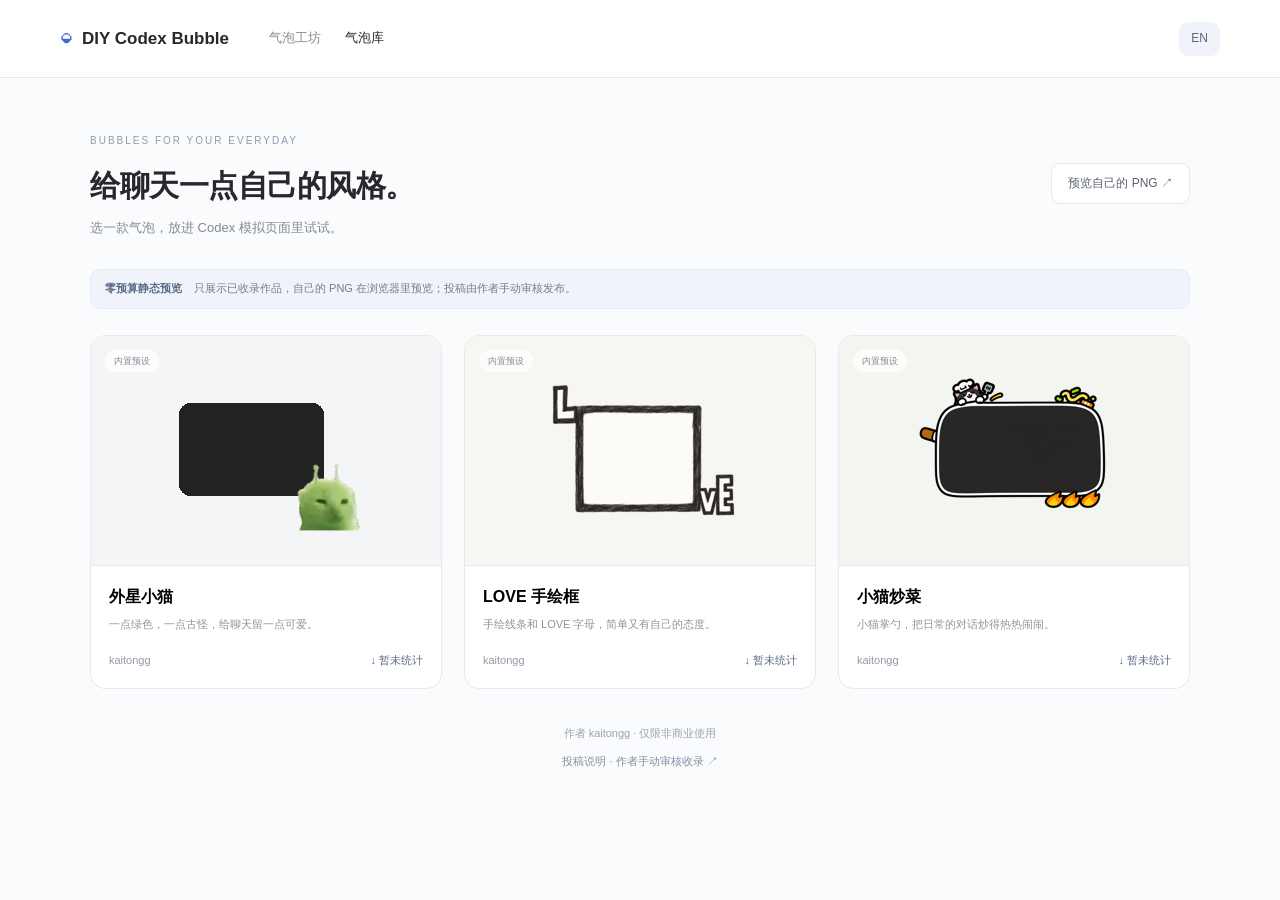
==== index.html @ 726b1868 "Publish curated bubble gallery" ====
<!doctype html><html lang="zh-CN"><meta charset="utf-8"><meta name="viewport" content="width=device-width,initial-scale=1"><title>气泡库 · DIY Codex Bubble</title><link rel="stylesheet" href="./gallery.css"><link rel="stylesheet" href="./codex-preview.css"><body data-mode="static">
<header class="gallery-header"><a class="gallery-brand" href="https://github.com/kaitongg-bit/DIYcodex-bubble">◒ <strong>DIY Codex Bubble</strong></a><nav><a href="https://github.com/kaitongg-bit/DIYcodex-bubble">气泡工坊</a><span>气泡库</span></nav><button id="language" class="language-button">EN</button></header>
<main class="gallery-main"><section class="gallery-intro"><div><small>BUBBLES FOR YOUR EVERYDAY</small><h1>给聊天一点自己的风格。</h1><p>选一款气泡，放进 Codex 模拟页面里试试。</p></div><button id="upload" class="upload-button">预览自己的 PNG ↗</button></section><div class="gallery-notice"><span>本机社区原型</span><p>当前展示内置作品与本机下载次数；公共投稿、审核和全站统计尚未上线。</p></div><div id="cards" class="preset-grid"></div><p class="gallery-license">作者 kaitongg · 仅限非商业使用</p><p class="gallery-submission"><a href="https://github.com/kaitongg-bit/DIYcodex-bubble/blob/main/COMMUNITY.md#手动投稿" target="_blank" rel="noopener">投稿说明 · 作者手动审核收录 ↗</a></p></main>
<dialog id="detail" class="detail-dialog"><div class="detail-top"><div><span id="detailKind" class="detail-kind"></span><h2 id="detailName"></h2><p id="detailMeta"></p></div><button id="closeDetail" class="close-detail" aria-label="关闭预览">×</button></div><div id="desktopPreview"></div><div class="detail-bottom"><p id="detailDescription"></p><div><span id="detailDownloads" class="download-count"></span><button id="downloadConfig" class="secondary-button">下载设置</button><button id="download" class="download-button">下载 PNG ↓</button></div></div><small id="downloadHint" class="detail-hint">下载次数按成功的本机下载请求计，不是独立用户数。</small></dialog>
<input id="pngInput" type="file" accept="image/png" hidden><div id="galleryToast" class="gallery-toast" role="status" hidden></div><script type="module" src="./gallery.js"></script></body></html>
---- gallery.css ----
:root{--gallery-ink:#26282b;--gallery-muted:#858a93;--gallery-line:#e7e9ef;--gallery-blue:#4266db}*{box-sizing:border-box}body{margin:0;background:#fafbfc;color:var(--gallery-ink);font:14px/1.6 -apple-system,BlinkMacSystemFont,"Segoe UI",sans-serif}a{color:inherit;text-decoration:none}button,input{font:inherit}button{cursor:pointer;border:0;border-radius:9px}button:disabled{opacity:.5;cursor:wait}.gallery-header{height:78px;border-bottom:1px solid var(--gallery-line);background:#fff;display:flex;align-items:center;gap:40px;padding:0 max(30px,calc((100vw - 1160px)/2))}.gallery-brand{display:flex;gap:10px;align-items:center;font-size:23px;color:#4366d9}.gallery-brand strong{color:var(--gallery-ink);font-size:17px;font-weight:600}.gallery-header nav{display:flex;gap:24px;color:var(--gallery-muted);font-size:13px}.gallery-header nav span{color:var(--gallery-ink)}.language-button{margin-left:auto;background:#f0f3fa;color:#526785;height:34px;padding:0 12px;font-size:12px}.gallery-main{max-width:1160px;margin:0 auto;padding:50px 30px}.gallery-intro{display:flex;align-items:center;justify-content:space-between;gap:20px;margin-bottom:30px}.gallery-intro small{font-size:10px;letter-spacing:2px;color:#929bac}.gallery-intro h1{font-size:30px;letter-spacing:-.5px;font-weight:600;margin:12px 0 8px}.gallery-intro p{color:var(--gallery-muted);margin:0;font-size:13px}.upload-button{background:#fff;border:1px solid var(--gallery-line);padding:10px 16px;font-size:12px;color:#596272}.gallery-notice{display:flex;align-items:center;gap:12px;background:#f0f3f9;border:1px solid #e5eaf4;border-radius:10px;padding:10px 14px;color:#717d92;font-size:11px;margin-bottom:26px}.gallery-notice span{white-space:nowrap;color:#5a6b88;font-weight:600}.gallery-notice p{margin:0}.preset-grid{display:grid;grid-template-columns:repeat(3,minmax(0,1fr));gap:22px}.preset-card{padding:0;display:block;text-align:left;overflow:hidden;border:1px solid var(--gallery-line);border-radius:15px;background:#fff;transition:transform .15s,box-shadow .15s}.preset-card:hover{transform:translateY(-3px);box-shadow:0 12px 30px #2d38410b}.preset-card-art{height:230px;background:#f4f5f6;display:flex;align-items:center;justify-content:center;padding:25px;border-bottom:1px solid var(--gallery-line);position:relative}.preset-card:nth-child(2) .preset-card-art{background:#f7f6f2}.preset-card:nth-child(3) .preset-card-art{background:#f3f5f0}.preset-card img{max-width:100%;max-height:170px;object-fit:contain}.preset-label{position:absolute;left:14px;top:14px;font-size:9px;background:#ffffffbb;color:#848b96;padding:3px 8px;border:1px solid #fff;border-radius:20px}.preset-card-info{padding:18px}.preset-card-info h2{font-size:16px;font-weight:600;margin:0 0 7px}.preset-card-info p{font-size:11px;color:#8c93a0;margin:0}.preset-card-meta{margin-top:18px;display:flex;justify-content:space-between;align-items:center;font-size:11px;color:#939aa7}.preset-card-meta .count{color:#5f6c84}.gallery-license{color:#9ca3ae;font-size:11px;text-align:center;margin-top:36px}.detail-dialog{padding:24px;border:1px solid var(--gallery-line);border-radius:19px;width:min(1200px,96vw);max-width:96vw;max-height:95vh;overflow:auto;box-shadow:0 25px 80px #0003;color:var(--gallery-ink);background:#fcfcfd}.detail-dialog::backdrop{background:#27304366;backdrop-filter:blur(4px)}.detail-top{display:flex;justify-content:space-between;align-items:center;margin-bottom:17px;gap:15px}.detail-kind{font-size:9px;color:#8692a8;letter-spacing:1px}.detail-top h2{font-size:22px;font-weight:600;margin:3px 0}.detail-top p{font-size:11px;color:#8b93a1;margin:0}.close-detail{background:#edf0f5;color:#808796;font-size:24px;line-height:1;width:30px;height:30px}.detail-bottom{display:flex;justify-content:space-between;align-items:center;gap:20px;padding-top:20px}.detail-bottom>p{font-size:12px;color:#7b8493;margin:0;max-width:400px}.detail-bottom>div{display:flex;align-items:center;gap:10px;flex-wrap:wrap;justify-content:flex-end}.download-count{font-size:12px;color:#7c8798;margin-right:8px}.download-button{background:var(--gallery-blue);color:#fff;padding:10px 19px;font-size:12px}.secondary-button{background:#eef1f7;color:#647084;padding:10px 14px;font-size:12px}.detail-hint{display:block;text-align:right;color:#a2a8b4;font-size:10px;margin-top:12px}.gallery-toast{position:fixed;bottom:24px;left:50%;transform:translateX(-50%);padding:11px 18px;border-radius:10px;background:#303a50;color:#fff;font-size:12px;z-index:100}.gallery-toast[hidden]{display:none}.detail-dialog .codex-sim{height:640px;max-height:65vh;min-height:440px}@media(max-width:850px){.preset-grid{grid-template-columns:repeat(2,minmax(0,1fr))}.gallery-header{padding:0 22px;gap:22px}.gallery-main{padding:35px 22px}.detail-bottom{align-items:flex-start;flex-direction:column}.detail-bottom>div{justify-content:flex-start}.detail-hint{text-align:left}}@media(max-width:550px){.preset-grid{grid-template-columns:1fr}.gallery-header nav{display:none}.gallery-intro{align-items:flex-start;flex-direction:column}.gallery-intro h1{font-size:25px}.gallery-notice{align-items:flex-start;flex-direction:column;gap:3px}.detail-dialog{padding:14px}.detail-dialog .codex-sim{min-height:490px}.detail-top h2{font-size:19px}.detail-bottom>div{gap:7px}}
.gallery-submission{text-align:center;color:#838fa5;font-size:11px;margin:8px 0}
---- codex-preview.css ----
.codex-sim{--sim-bg:#fff;--sim-side:#f7f7f6;--sim-ink:#292929;--sim-muted:#929291;--sim-line:#e9e9e7;--sim-surface:#fafaf9;display:grid;grid-template-columns:205px minmax(0,1fr);height:690px;max-height:78vh;width:100%;min-height:490px;border:1px solid var(--sim-line);border-radius:14px;overflow:hidden;background:var(--sim-bg);color:var(--sim-ink);font:13px/1.65 -apple-system,BlinkMacSystemFont,"Segoe UI",sans-serif;box-shadow:0 16px 60px #0000000b}.codex-sim.sim-dark{--sim-bg:#202020;--sim-side:#272727;--sim-ink:#e8e8e6;--sim-muted:#999;--sim-line:#373737;--sim-surface:#292929}.codex-sim *{box-sizing:border-box}.codex-sim .sim-sidebar{padding:15px 13px 14px;background:var(--sim-side);display:flex;flex-direction:column;border:0;border-right:1px solid var(--sim-line);min-width:0}.sim-window-controls{height:37px;display:flex;align-items:flex-start;gap:7px;padding:1px 3px}.sim-window-controls i{width:10px;height:10px;border-radius:50%;background:#fb625a}.sim-window-controls i.yellow{background:#f5bf4f}.sim-window-controls i.green{background:#37c96b}.sim-window-icon{margin-left:auto;color:var(--sim-muted);line-height:12px}.sim-brand{font-size:19px;font-weight:600;padding:0 8px;margin-bottom:16px}.sim-nav{display:flex;gap:10px;padding:5px 8px;color:var(--sim-ink)}.sim-icon{width:15px;color:#747474}.sim-section{color:var(--sim-muted);font-size:10px;letter-spacing:.3px;margin:22px 8px 7px}.sim-project{padding:6px 8px;border-radius:6px;background:#88888812;font-size:11px;font-weight:550}.sim-thread{padding:5px 8px 5px 26px;font-size:11px;white-space:nowrap;overflow:hidden;text-overflow:ellipsis;color:#777}.sim-dark .sim-thread{color:#bababa}.sim-account{display:flex;gap:8px;align-items:center;margin-top:auto;font-size:11px;padding:10px 6px 0}.sim-avatar{border-radius:50%;background:#dadbd7;color:#666;display:inline-flex;justify-content:center;align-items:center;width:23px;height:23px}.sim-settings{margin-left:auto;color:var(--sim-muted)}.sim-main{min-width:0;display:flex;flex-direction:column;background:var(--sim-bg)}.sim-toolbar{height:47px;display:flex;align-items:center;border-bottom:1px solid var(--sim-line);padding:0 18px;gap:12px}.sim-crumb{font-size:11px;font-weight:500;white-space:nowrap;overflow:hidden;text-overflow:ellipsis}.sim-badge{margin-left:auto;color:var(--sim-muted);border:1px solid var(--sim-line);padding:1px 7px;font-size:9px;border-radius:20px;white-space:nowrap}.codex-sim .sim-theme{background:transparent;color:var(--sim-muted);padding:3px 7px;border:0;cursor:pointer;font-size:16px}.sim-conversation{flex:1;min-height:0;overflow:auto;padding:26px max(26px,calc((100% - 660px)/2)) 18px;scrollbar-width:thin}.sim-user-turn{margin:0 0 23px}.sim-user-row{display:flex;justify-content:flex-end}.sim-user-bubble{position:relative;isolation:isolate;background:transparent;display:grid;align-content:center;max-width:min(100%,580px);width:fit-content;box-sizing:border-box;white-space:pre-wrap;overflow-wrap:anywhere;line-height:1.7;font-size:13px}.sim-user-bubble:before{content:"";position:absolute;inset:0;z-index:-1;background:var(--sim-art) 0 0/100% 100% no-repeat;border-radius:var(--sim-radius,0px);box-shadow:inset 0 0 0 var(--sim-border-width,0px) var(--sim-border-color,transparent)}.sim-message-tools{text-align:right;color:var(--sim-muted);font-size:9px;margin-top:8px}.sim-reply{margin:0 0 26px;font-size:12px;line-height:1.9}.sim-reply p{margin:0 0 8px}.sim-points{padding-left:20px;margin:8px 0}.sim-code{padding:10px 14px;border:1px solid var(--sim-line);background:var(--sim-surface);border-radius:8px;font:10px/1.7 ui-monospace,SFMono-Regular,monospace}.sim-reply-actions{color:var(--sim-muted);font-size:11px;margin-top:8px}.sim-composer-wrap{padding:0 max(20px,calc((100% - 700px)/2)) 10px;background:var(--sim-bg)}.sim-composer{border:1px solid var(--sim-line);border-radius:14px;background:var(--sim-bg);box-shadow:0 2px 12px #00000006;padding:10px 13px}.codex-sim .sim-input{display:block;width:100%;padding:0;resize:none;border:0;outline:0;box-shadow:none;background:transparent;color:var(--sim-ink);font:inherit;font-size:12px;line-height:1.6;min-height:38px}.sim-input::placeholder{color:var(--sim-muted)}.sim-composer-tools{display:flex;align-items:center;gap:10px;color:var(--sim-muted);margin-top:3px;font-size:10px}.sim-composer-left{font-size:16px;margin-right:auto}.codex-sim .sim-send{background:var(--sim-ink);color:var(--sim-bg);border-radius:50%;border:0;width:24px;height:24px;padding:0;cursor:pointer;font-size:15px}.sim-environment{color:var(--sim-muted);font:9px/1.6 ui-monospace,monospace;padding:6px 4px 0}.codex-sim button:hover{filter:brightness(.93)}@media(max-width:750px){.codex-sim{grid-template-columns:150px minmax(0,1fr)}.sim-sidebar{padding:12px 8px!important}.sim-thread{padding-left:15px}.sim-conversation{padding:22px 18px}.sim-composer-wrap{padding:0 14px 10px}.sim-nav{font-size:11px}}@media(max-width:520px){.codex-sim{grid-template-columns:1fr;height:620px}.codex-sim .sim-sidebar{display:none}.sim-conversation{padding:20px 14px}.sim-user-bubble{font-size:12px}.sim-crumb{max-width:140px}}
.codex-sim .sim-main{min-height:0;overflow:hidden}.sim-toolbar,.sim-composer-wrap{flex-shrink:0}.codex-sim .sim-input{height:44px;min-height:44px;max-height:44px;margin:0}.sim-composer{margin:0}.sim-composer-wrap{padding-bottom:8px}
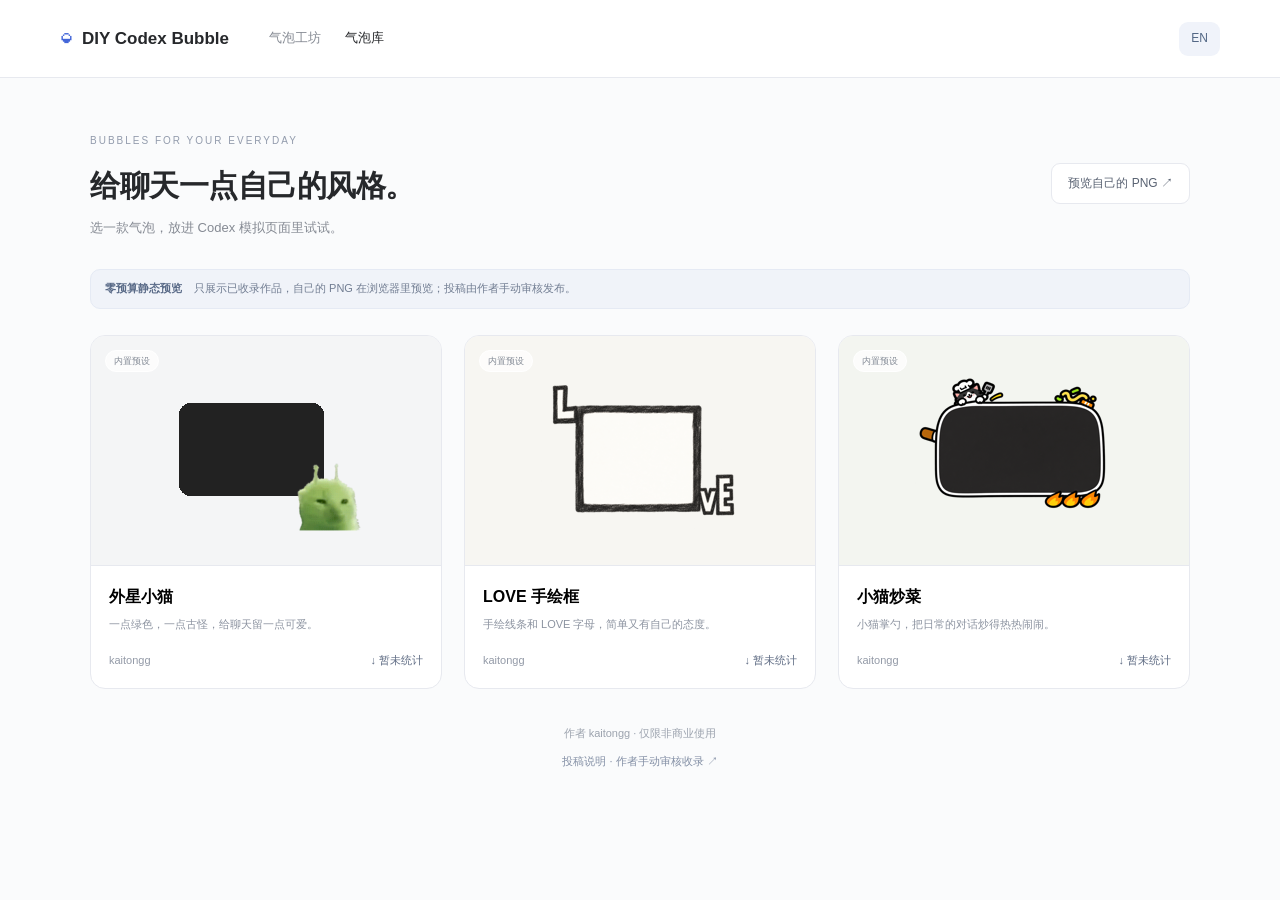
==== commit 02918d9e: "Fit preview to compact windows" ====
--- a/index.html
+++ b/index.html
@@ -1,5 +1,5 @@
 <!doctype html><html lang="zh-CN"><meta charset="utf-8"><meta name="viewport" content="width=device-width,initial-scale=1"><title>气泡库 · DIY Codex Bubble</title><link rel="stylesheet" href="./gallery.css"><link rel="stylesheet" href="./codex-preview.css"><body data-mode="static">
 <header class="gallery-header"><a class="gallery-brand" href="https://github.com/kaitongg-bit/DIYcodex-bubble">◒ <strong>DIY Codex Bubble</strong></a><nav><a href="https://github.com/kaitongg-bit/DIYcodex-bubble">气泡工坊</a><span>气泡库</span></nav><button id="language" class="language-button">EN</button></header>
-<main class="gallery-main"><section class="gallery-intro"><div><small>BUBBLES FOR YOUR EVERYDAY</small><h1>给聊天一点自己的风格。</h1><p>选一款气泡，放进 Codex 模拟页面里试试。</p></div><button id="upload" class="upload-button">预览自己的 PNG ↗</button></section><div class="gallery-notice"><span>本机社区原型</span><p>当前展示内置作品与本机下载次数；公共投稿、审核和全站统计尚未上线。</p></div><div id="cards" class="preset-grid"></div><p class="gallery-license">作者 kaitongg · 仅限非商业使用</p><p class="gallery-submission"><a href="https://github.com/kaitongg-bit/DIYcodex-bubble/blob/main/COMMUNITY.md#手动投稿" target="_blank" rel="noopener">投稿说明 · 作者手动审核收录 ↗</a></p></main>
+<main class="gallery-main"><section class="gallery-intro"><div><small>BUBBLES FOR YOUR EVERYDAY</small><h1>给聊天一点自己的风格。</h1><p>选一款气泡，放进 Codex 模拟页面里试试。</p></div><button id="upload" class="upload-button">预览自己的 PNG ↗</button></section><div class="gallery-notice"><span>本机社区原型</span><p>当前展示内置作品与本机下载次数；公开作品库另由作者手动审核发布。</p></div><div id="cards" class="preset-grid"></div><p class="gallery-license">作者 kaitongg · 仅限非商业使用</p><p class="gallery-submission"><a href="https://github.com/kaitongg-bit/DIYcodex-bubble/blob/main/COMMUNITY.md#手动投稿" target="_blank" rel="noopener">投稿说明 · 作者手动审核收录 ↗</a></p></main>
 <dialog id="detail" class="detail-dialog"><div class="detail-top"><div><span id="detailKind" class="detail-kind"></span><h2 id="detailName"></h2><p id="detailMeta"></p></div><button id="closeDetail" class="close-detail" aria-label="关闭预览">×</button></div><div id="desktopPreview"></div><div class="detail-bottom"><p id="detailDescription"></p><div><span id="detailDownloads" class="download-count"></span><button id="downloadConfig" class="secondary-button">下载设置</button><button id="download" class="download-button">下载 PNG ↓</button></div></div><small id="downloadHint" class="detail-hint">下载次数按成功的本机下载请求计，不是独立用户数。</small></dialog>
 <input id="pngInput" type="file" accept="image/png" hidden><div id="galleryToast" class="gallery-toast" role="status" hidden></div><script type="module" src="./gallery.js"></script></body></html>
--- a/gallery.css
+++ b/gallery.css
@@ -1,2 +1,4 @@
 :root{--gallery-ink:#26282b;--gallery-muted:#858a93;--gallery-line:#e7e9ef;--gallery-blue:#4266db}*{box-sizing:border-box}body{margin:0;background:#fafbfc;color:var(--gallery-ink);font:14px/1.6 -apple-system,BlinkMacSystemFont,"Segoe UI",sans-serif}a{color:inherit;text-decoration:none}button,input{font:inherit}button{cursor:pointer;border:0;border-radius:9px}button:disabled{opacity:.5;cursor:wait}.gallery-header{height:78px;border-bottom:1px solid var(--gallery-line);background:#fff;display:flex;align-items:center;gap:40px;padding:0 max(30px,calc((100vw - 1160px)/2))}.gallery-brand{display:flex;gap:10px;align-items:center;font-size:23px;color:#4366d9}.gallery-brand strong{color:var(--gallery-ink);font-size:17px;font-weight:600}.gallery-header nav{display:flex;gap:24px;color:var(--gallery-muted);font-size:13px}.gallery-header nav span{color:var(--gallery-ink)}.language-button{margin-left:auto;background:#f0f3fa;color:#526785;height:34px;padding:0 12px;font-size:12px}.gallery-main{max-width:1160px;margin:0 auto;padding:50px 30px}.gallery-intro{display:flex;align-items:center;justify-content:space-between;gap:20px;margin-bottom:30px}.gallery-intro small{font-size:10px;letter-spacing:2px;color:#929bac}.gallery-intro h1{font-size:30px;letter-spacing:-.5px;font-weight:600;margin:12px 0 8px}.gallery-intro p{color:var(--gallery-muted);margin:0;font-size:13px}.upload-button{background:#fff;border:1px solid var(--gallery-line);padding:10px 16px;font-size:12px;color:#596272}.gallery-notice{display:flex;align-items:center;gap:12px;background:#f0f3f9;border:1px solid #e5eaf4;border-radius:10px;padding:10px 14px;color:#717d92;font-size:11px;margin-bottom:26px}.gallery-notice span{white-space:nowrap;color:#5a6b88;font-weight:600}.gallery-notice p{margin:0}.preset-grid{display:grid;grid-template-columns:repeat(3,minmax(0,1fr));gap:22px}.preset-card{padding:0;display:block;text-align:left;overflow:hidden;border:1px solid var(--gallery-line);border-radius:15px;background:#fff;transition:transform .15s,box-shadow .15s}.preset-card:hover{transform:translateY(-3px);box-shadow:0 12px 30px #2d38410b}.preset-card-art{height:230px;background:#f4f5f6;display:flex;align-items:center;justify-content:center;padding:25px;border-bottom:1px solid var(--gallery-line);position:relative}.preset-card:nth-child(2) .preset-card-art{background:#f7f6f2}.preset-card:nth-child(3) .preset-card-art{background:#f3f5f0}.preset-card img{max-width:100%;max-height:170px;object-fit:contain}.preset-label{position:absolute;left:14px;top:14px;font-size:9px;background:#ffffffbb;color:#848b96;padding:3px 8px;border:1px solid #fff;border-radius:20px}.preset-card-info{padding:18px}.preset-card-info h2{font-size:16px;font-weight:600;margin:0 0 7px}.preset-card-info p{font-size:11px;color:#8c93a0;margin:0}.preset-card-meta{margin-top:18px;display:flex;justify-content:space-between;align-items:center;font-size:11px;color:#939aa7}.preset-card-meta .count{color:#5f6c84}.gallery-license{color:#9ca3ae;font-size:11px;text-align:center;margin-top:36px}.detail-dialog{padding:24px;border:1px solid var(--gallery-line);border-radius:19px;width:min(1200px,96vw);max-width:96vw;max-height:95vh;overflow:auto;box-shadow:0 25px 80px #0003;color:var(--gallery-ink);background:#fcfcfd}.detail-dialog::backdrop{background:#27304366;backdrop-filter:blur(4px)}.detail-top{display:flex;justify-content:space-between;align-items:center;margin-bottom:17px;gap:15px}.detail-kind{font-size:9px;color:#8692a8;letter-spacing:1px}.detail-top h2{font-size:22px;font-weight:600;margin:3px 0}.detail-top p{font-size:11px;color:#8b93a1;margin:0}.close-detail{background:#edf0f5;color:#808796;font-size:24px;line-height:1;width:30px;height:30px}.detail-bottom{display:flex;justify-content:space-between;align-items:center;gap:20px;padding-top:20px}.detail-bottom>p{font-size:12px;color:#7b8493;margin:0;max-width:400px}.detail-bottom>div{display:flex;align-items:center;gap:10px;flex-wrap:wrap;justify-content:flex-end}.download-count{font-size:12px;color:#7c8798;margin-right:8px}.download-button{background:var(--gallery-blue);color:#fff;padding:10px 19px;font-size:12px}.secondary-button{background:#eef1f7;color:#647084;padding:10px 14px;font-size:12px}.detail-hint{display:block;text-align:right;color:#a2a8b4;font-size:10px;margin-top:12px}.gallery-toast{position:fixed;bottom:24px;left:50%;transform:translateX(-50%);padding:11px 18px;border-radius:10px;background:#303a50;color:#fff;font-size:12px;z-index:100}.gallery-toast[hidden]{display:none}.detail-dialog .codex-sim{height:640px;max-height:65vh;min-height:440px}@media(max-width:850px){.preset-grid{grid-template-columns:repeat(2,minmax(0,1fr))}.gallery-header{padding:0 22px;gap:22px}.gallery-main{padding:35px 22px}.detail-bottom{align-items:flex-start;flex-direction:column}.detail-bottom>div{justify-content:flex-start}.detail-hint{text-align:left}}@media(max-width:550px){.preset-grid{grid-template-columns:1fr}.gallery-header nav{display:none}.gallery-intro{align-items:flex-start;flex-direction:column}.gallery-intro h1{font-size:25px}.gallery-notice{align-items:flex-start;flex-direction:column;gap:3px}.detail-dialog{padding:14px}.detail-dialog .codex-sim{min-height:490px}.detail-top h2{font-size:19px}.detail-bottom>div{gap:7px}}
 .gallery-submission{text-align:center;color:#838fa5;font-size:11px;margin:8px 0}
+
+[hidden]{display:none!important}
--- a/codex-preview.css
+++ b/codex-preview.css
@@ -1,2 +1,4 @@
 .codex-sim{--sim-bg:#fff;--sim-side:#f7f7f6;--sim-ink:#292929;--sim-muted:#929291;--sim-line:#e9e9e7;--sim-surface:#fafaf9;display:grid;grid-template-columns:205px minmax(0,1fr);height:690px;max-height:78vh;width:100%;min-height:490px;border:1px solid var(--sim-line);border-radius:14px;overflow:hidden;background:var(--sim-bg);color:var(--sim-ink);font:13px/1.65 -apple-system,BlinkMacSystemFont,"Segoe UI",sans-serif;box-shadow:0 16px 60px #0000000b}.codex-sim.sim-dark{--sim-bg:#202020;--sim-side:#272727;--sim-ink:#e8e8e6;--sim-muted:#999;--sim-line:#373737;--sim-surface:#292929}.codex-sim *{box-sizing:border-box}.codex-sim .sim-sidebar{padding:15px 13px 14px;background:var(--sim-side);display:flex;flex-direction:column;border:0;border-right:1px solid var(--sim-line);min-width:0}.sim-window-controls{height:37px;display:flex;align-items:flex-start;gap:7px;padding:1px 3px}.sim-window-controls i{width:10px;height:10px;border-radius:50%;background:#fb625a}.sim-window-controls i.yellow{background:#f5bf4f}.sim-window-controls i.green{background:#37c96b}.sim-window-icon{margin-left:auto;color:var(--sim-muted);line-height:12px}.sim-brand{font-size:19px;font-weight:600;padding:0 8px;margin-bottom:16px}.sim-nav{display:flex;gap:10px;padding:5px 8px;color:var(--sim-ink)}.sim-icon{width:15px;color:#747474}.sim-section{color:var(--sim-muted);font-size:10px;letter-spacing:.3px;margin:22px 8px 7px}.sim-project{padding:6px 8px;border-radius:6px;background:#88888812;font-size:11px;font-weight:550}.sim-thread{padding:5px 8px 5px 26px;font-size:11px;white-space:nowrap;overflow:hidden;text-overflow:ellipsis;color:#777}.sim-dark .sim-thread{color:#bababa}.sim-account{display:flex;gap:8px;align-items:center;margin-top:auto;font-size:11px;padding:10px 6px 0}.sim-avatar{border-radius:50%;background:#dadbd7;color:#666;display:inline-flex;justify-content:center;align-items:center;width:23px;height:23px}.sim-settings{margin-left:auto;color:var(--sim-muted)}.sim-main{min-width:0;display:flex;flex-direction:column;background:var(--sim-bg)}.sim-toolbar{height:47px;display:flex;align-items:center;border-bottom:1px solid var(--sim-line);padding:0 18px;gap:12px}.sim-crumb{font-size:11px;font-weight:500;white-space:nowrap;overflow:hidden;text-overflow:ellipsis}.sim-badge{margin-left:auto;color:var(--sim-muted);border:1px solid var(--sim-line);padding:1px 7px;font-size:9px;border-radius:20px;white-space:nowrap}.codex-sim .sim-theme{background:transparent;color:var(--sim-muted);padding:3px 7px;border:0;cursor:pointer;font-size:16px}.sim-conversation{flex:1;min-height:0;overflow:auto;padding:26px max(26px,calc((100% - 660px)/2)) 18px;scrollbar-width:thin}.sim-user-turn{margin:0 0 23px}.sim-user-row{display:flex;justify-content:flex-end}.sim-user-bubble{position:relative;isolation:isolate;background:transparent;display:grid;align-content:center;max-width:min(100%,580px);width:fit-content;box-sizing:border-box;white-space:pre-wrap;overflow-wrap:anywhere;line-height:1.7;font-size:13px}.sim-user-bubble:before{content:"";position:absolute;inset:0;z-index:-1;background:var(--sim-art) 0 0/100% 100% no-repeat;border-radius:var(--sim-radius,0px);box-shadow:inset 0 0 0 var(--sim-border-width,0px) var(--sim-border-color,transparent)}.sim-message-tools{text-align:right;color:var(--sim-muted);font-size:9px;margin-top:8px}.sim-reply{margin:0 0 26px;font-size:12px;line-height:1.9}.sim-reply p{margin:0 0 8px}.sim-points{padding-left:20px;margin:8px 0}.sim-code{padding:10px 14px;border:1px solid var(--sim-line);background:var(--sim-surface);border-radius:8px;font:10px/1.7 ui-monospace,SFMono-Regular,monospace}.sim-reply-actions{color:var(--sim-muted);font-size:11px;margin-top:8px}.sim-composer-wrap{padding:0 max(20px,calc((100% - 700px)/2)) 10px;background:var(--sim-bg)}.sim-composer{border:1px solid var(--sim-line);border-radius:14px;background:var(--sim-bg);box-shadow:0 2px 12px #00000006;padding:10px 13px}.codex-sim .sim-input{display:block;width:100%;padding:0;resize:none;border:0;outline:0;box-shadow:none;background:transparent;color:var(--sim-ink);font:inherit;font-size:12px;line-height:1.6;min-height:38px}.sim-input::placeholder{color:var(--sim-muted)}.sim-composer-tools{display:flex;align-items:center;gap:10px;color:var(--sim-muted);margin-top:3px;font-size:10px}.sim-composer-left{font-size:16px;margin-right:auto}.codex-sim .sim-send{background:var(--sim-ink);color:var(--sim-bg);border-radius:50%;border:0;width:24px;height:24px;padding:0;cursor:pointer;font-size:15px}.sim-environment{color:var(--sim-muted);font:9px/1.6 ui-monospace,monospace;padding:6px 4px 0}.codex-sim button:hover{filter:brightness(.93)}@media(max-width:750px){.codex-sim{grid-template-columns:150px minmax(0,1fr)}.sim-sidebar{padding:12px 8px!important}.sim-thread{padding-left:15px}.sim-conversation{padding:22px 18px}.sim-composer-wrap{padding:0 14px 10px}.sim-nav{font-size:11px}}@media(max-width:520px){.codex-sim{grid-template-columns:1fr;height:620px}.codex-sim .sim-sidebar{display:none}.sim-conversation{padding:20px 14px}.sim-user-bubble{font-size:12px}.sim-crumb{max-width:140px}}
 .codex-sim .sim-main{min-height:0;overflow:hidden}.sim-toolbar,.sim-composer-wrap{flex-shrink:0}.codex-sim .sim-input{height:44px;min-height:44px;max-height:44px;margin:0}.sim-composer{margin:0}.sim-composer-wrap{padding-bottom:8px}
+
+.codex-sim{grid-template-rows:minmax(0,1fr)}.codex-sim .sim-sidebar{min-height:0;overflow:auto}
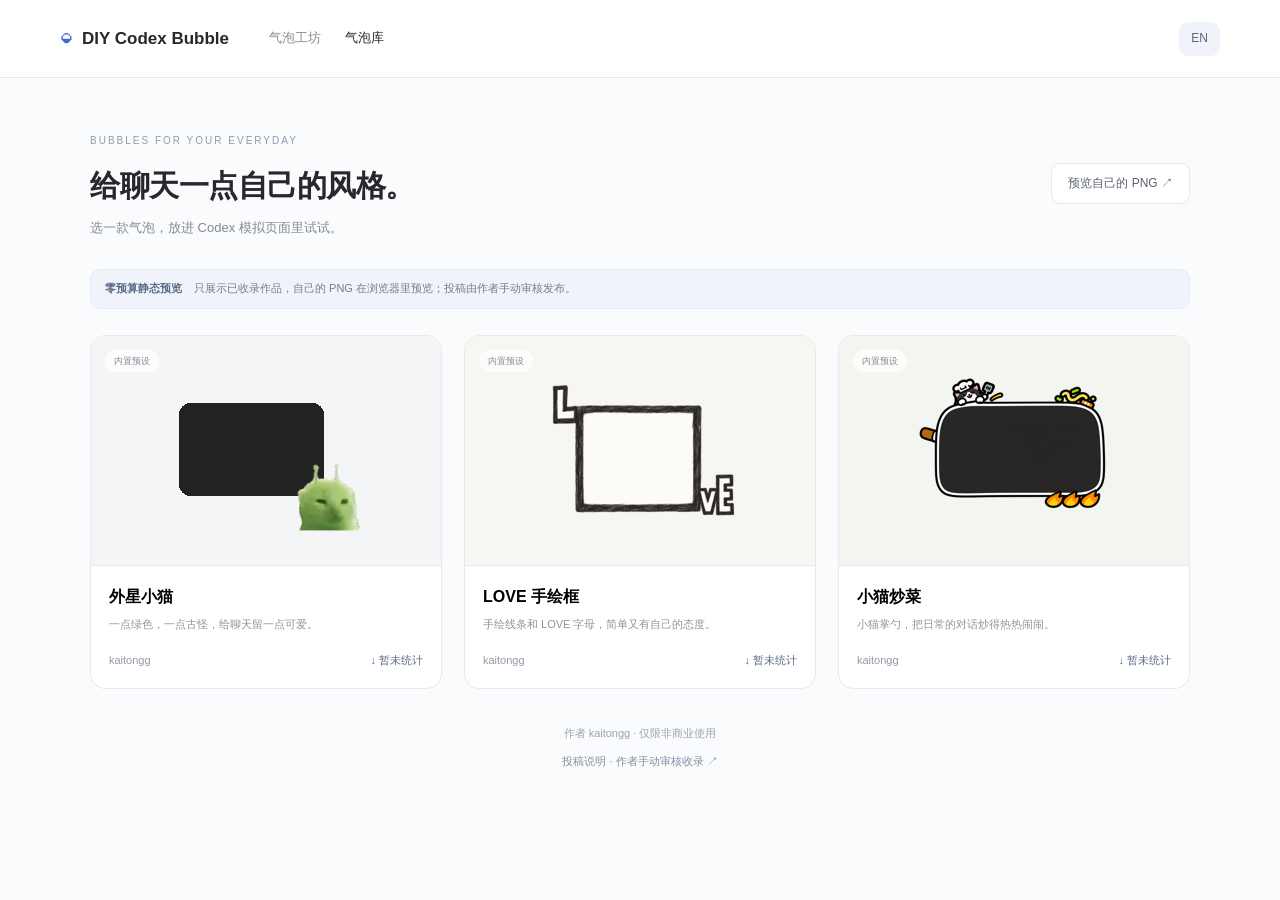
==== commit 54a6eaba: "Version stylesheet URLs for reliable updates" ====
--- a/index.html
+++ b/index.html
@@ -1,4 +1,4 @@
-<!doctype html><html lang="zh-CN"><meta charset="utf-8"><meta name="viewport" content="width=device-width,initial-scale=1"><title>气泡库 · DIY Codex Bubble</title><link rel="stylesheet" href="./gallery.css"><link rel="stylesheet" href="./codex-preview.css"><body data-mode="static">
+<!doctype html><html lang="zh-CN"><meta charset="utf-8"><meta name="viewport" content="width=device-width,initial-scale=1"><title>气泡库 · DIY Codex Bubble</title><link rel="stylesheet" href="./gallery.css?v=ad09867055a9"><link rel="stylesheet" href="./codex-preview.css?v=f2cdcd2da22e"><body data-mode="static">
 <header class="gallery-header"><a class="gallery-brand" href="https://github.com/kaitongg-bit/DIYcodex-bubble">◒ <strong>DIY Codex Bubble</strong></a><nav><a href="https://github.com/kaitongg-bit/DIYcodex-bubble">气泡工坊</a><span>气泡库</span></nav><button id="language" class="language-button">EN</button></header>
 <main class="gallery-main"><section class="gallery-intro"><div><small>BUBBLES FOR YOUR EVERYDAY</small><h1>给聊天一点自己的风格。</h1><p>选一款气泡，放进 Codex 模拟页面里试试。</p></div><button id="upload" class="upload-button">预览自己的 PNG ↗</button></section><div class="gallery-notice"><span>本机社区原型</span><p>当前展示内置作品与本机下载次数；公开作品库另由作者手动审核发布。</p></div><div id="cards" class="preset-grid"></div><p class="gallery-license">作者 kaitongg · 仅限非商业使用</p><p class="gallery-submission"><a href="https://github.com/kaitongg-bit/DIYcodex-bubble/blob/main/COMMUNITY.md#手动投稿" target="_blank" rel="noopener">投稿说明 · 作者手动审核收录 ↗</a></p></main>
 <dialog id="detail" class="detail-dialog"><div class="detail-top"><div><span id="detailKind" class="detail-kind"></span><h2 id="detailName"></h2><p id="detailMeta"></p></div><button id="closeDetail" class="close-detail" aria-label="关闭预览">×</button></div><div id="desktopPreview"></div><div class="detail-bottom"><p id="detailDescription"></p><div><span id="detailDownloads" class="download-count"></span><button id="downloadConfig" class="secondary-button">下载设置</button><button id="download" class="download-button">下载 PNG ↓</button></div></div><small id="downloadHint" class="detail-hint">下载次数按成功的本机下载请求计，不是独立用户数。</small></dialog>
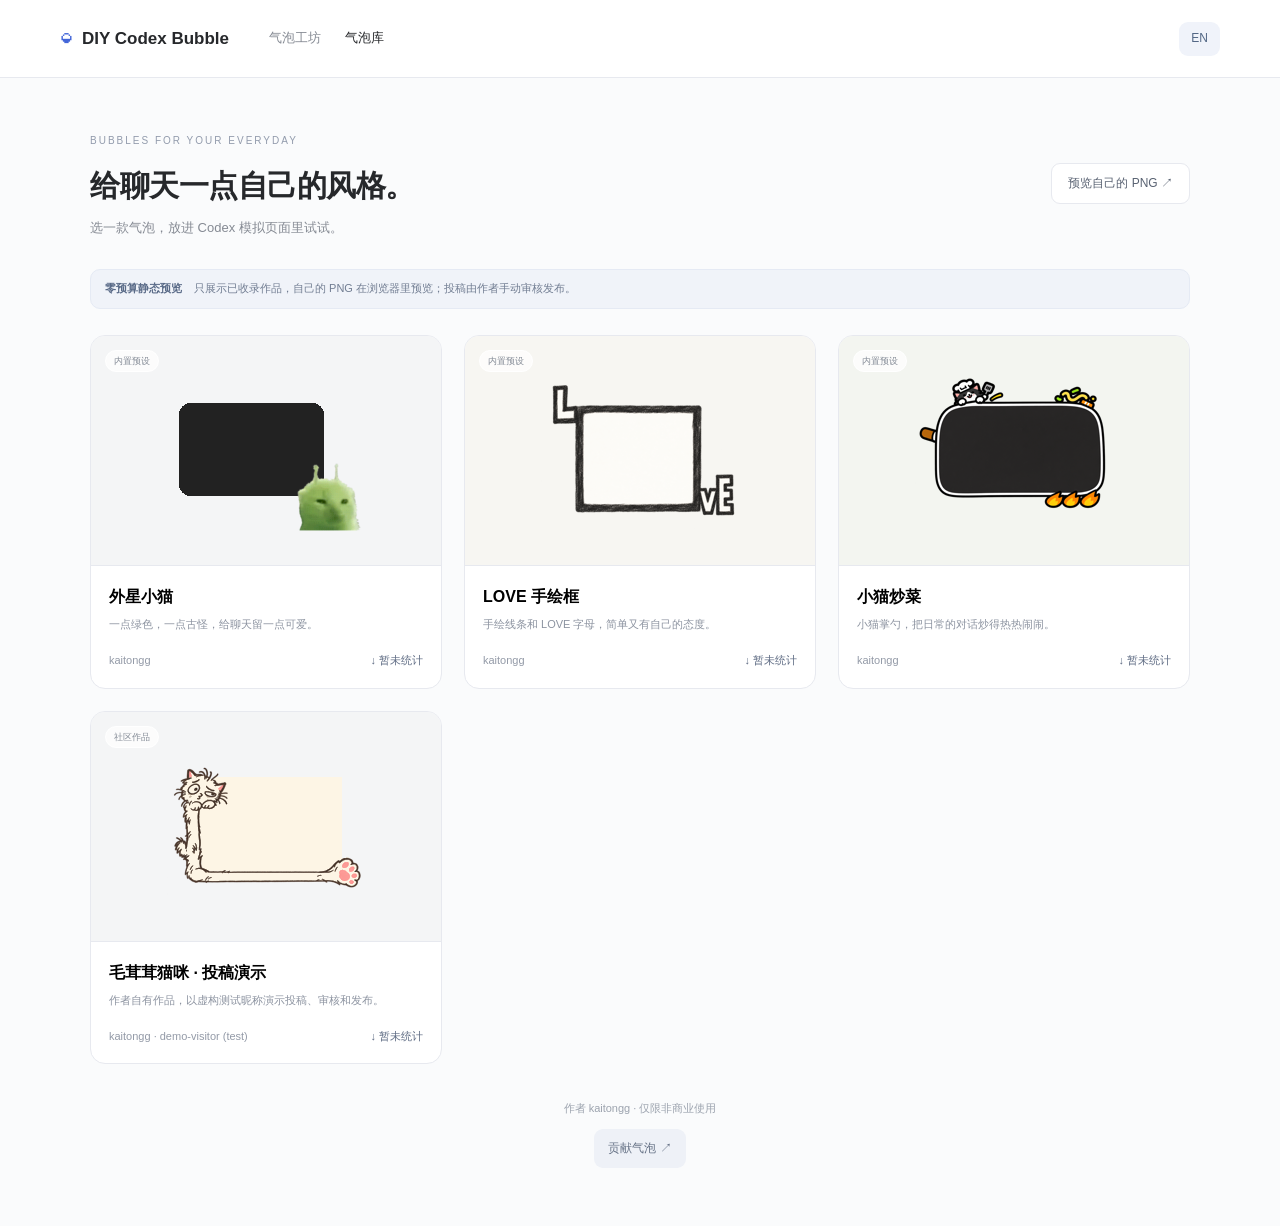
==== commit 46cdda8a: "Publish contribution form and reviewed fluffy-cat demo" ====
--- a/index.html
+++ b/index.html
@@ -1,4 +1,4 @@
-<!doctype html><html lang="zh-CN"><meta charset="utf-8"><meta name="viewport" content="width=device-width,initial-scale=1"><title>气泡库 · DIY Codex Bubble</title><link rel="stylesheet" href="./gallery.css?v=ad09867055a9"><link rel="stylesheet" href="./codex-preview.css?v=f2cdcd2da22e"><body data-mode="static">
+<!doctype html><html lang="zh-CN"><meta charset="utf-8"><meta name="viewport" content="width=device-width,initial-scale=1"><title>气泡库 · DIY Codex Bubble</title><link rel="stylesheet" href="./gallery.css?v=11724c0742a7"><link rel="stylesheet" href="./codex-preview.css?v=f2cdcd2da22e"><body data-mode="static">
 <header class="gallery-header"><a class="gallery-brand" href="https://github.com/kaitongg-bit/DIYcodex-bubble">◒ <strong>DIY Codex Bubble</strong></a><nav><a href="https://github.com/kaitongg-bit/DIYcodex-bubble">气泡工坊</a><span>气泡库</span></nav><button id="language" class="language-button">EN</button></header>
 <main class="gallery-main"><section class="gallery-intro"><div><small>BUBBLES FOR YOUR EVERYDAY</small><h1>给聊天一点自己的风格。</h1><p>选一款气泡，放进 Codex 模拟页面里试试。</p></div><button id="upload" class="upload-button">预览自己的 PNG ↗</button></section><div class="gallery-notice"><span>本机社区原型</span><p>当前展示内置作品与本机下载次数；公开作品库另由作者手动审核发布。</p></div><div id="cards" class="preset-grid"></div><p class="gallery-license">作者 kaitongg · 仅限非商业使用</p><p class="gallery-submission"><a href="https://github.com/kaitongg-bit/DIYcodex-bubble/blob/main/COMMUNITY.md#手动投稿" target="_blank" rel="noopener">投稿说明 · 作者手动审核收录 ↗</a></p></main>
 <dialog id="detail" class="detail-dialog"><div class="detail-top"><div><span id="detailKind" class="detail-kind"></span><h2 id="detailName"></h2><p id="detailMeta"></p></div><button id="closeDetail" class="close-detail" aria-label="关闭预览">×</button></div><div id="desktopPreview"></div><div class="detail-bottom"><p id="detailDescription"></p><div><span id="detailDownloads" class="download-count"></span><button id="downloadConfig" class="secondary-button">下载设置</button><button id="download" class="download-button">下载 PNG ↓</button></div></div><small id="downloadHint" class="detail-hint">下载次数按成功的本机下载请求计，不是独立用户数。</small></dialog>
--- a/gallery.css
+++ b/gallery.css
@@ -2,3 +2,4 @@
 .gallery-submission{text-align:center;color:#838fa5;font-size:11px;margin:8px 0}
 
 [hidden]{display:none!important}
+.submission-dialog{width:min(540px,92vw);padding:28px;border:1px solid #eee;border-radius:24px;color:#292929}.submission-dialog::backdrop{background:#0005}.submission-dialog form{display:grid;gap:18px}.submission-dialog p{line-height:1.6;color:#777;margin:0}.submission-dialog label{display:grid;gap:8px;font-size:14px}.submission-dialog input:not([type=checkbox]){padding:12px;border:1px solid #ddd;border-radius:10px;width:100%;box-sizing:border-box}.submission-dialog .submission-consent{display:flex;align-items:flex-start;line-height:1.6}.submission-dialog img{max-width:100%;max-height:180px;object-fit:contain}.submission-dialog .honeypot{display:none}.submission-dialog button:disabled{opacity:.5}.submission-dialog #closeSubmission{background:none;border:0;font-size:26px;cursor:pointer}
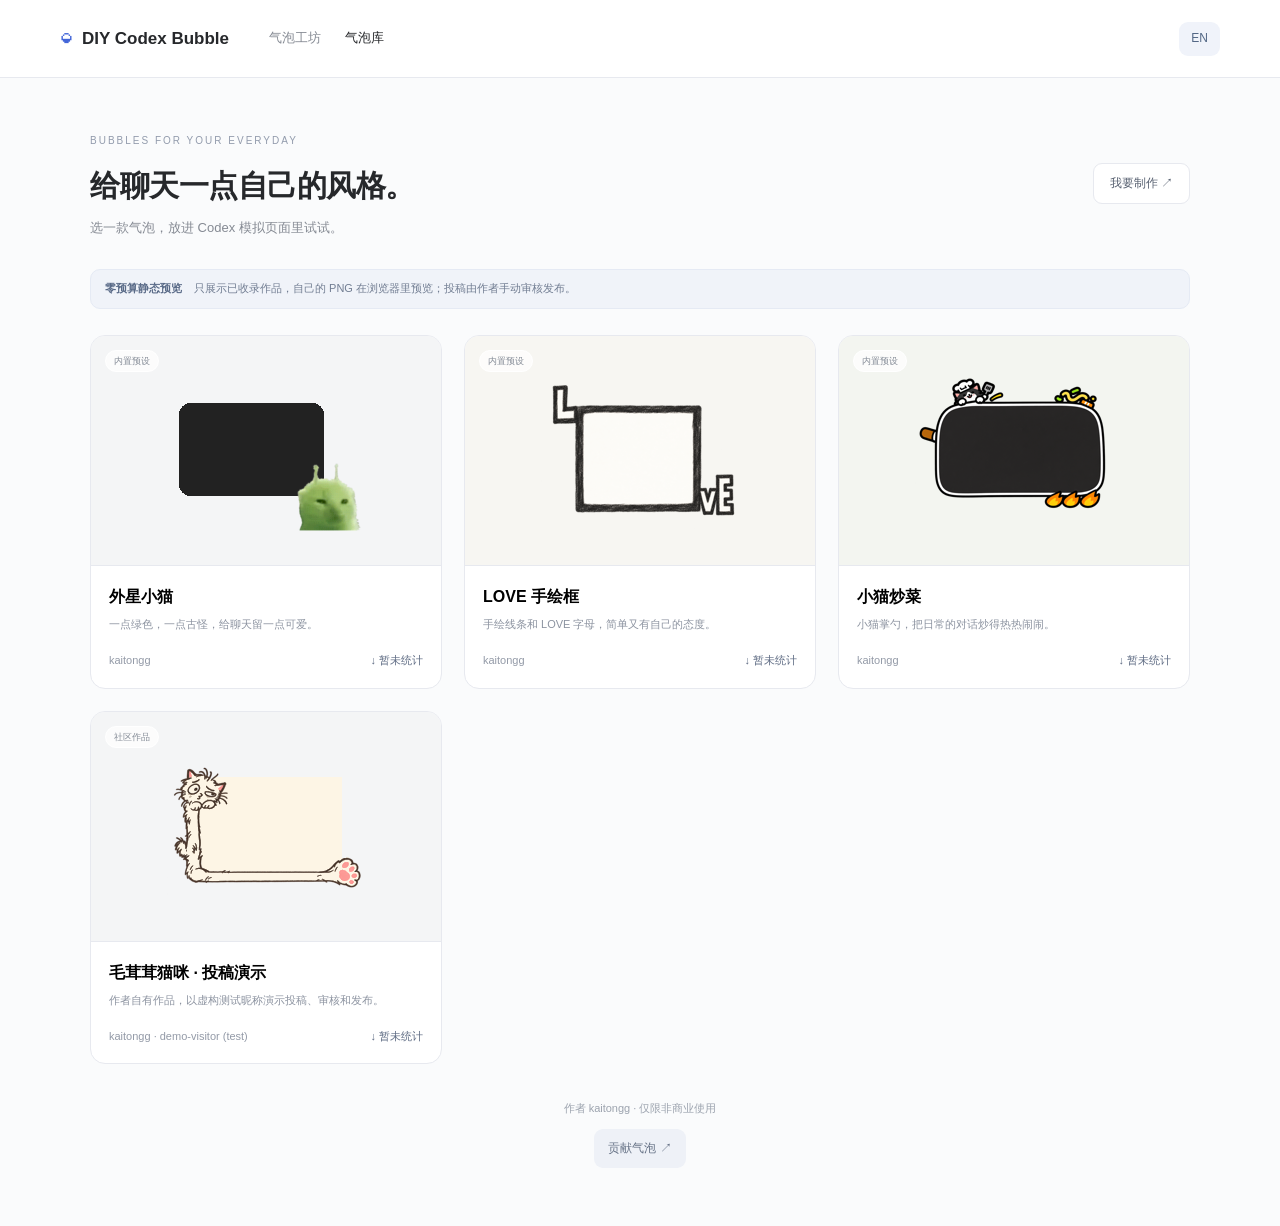
==== commit 3c2ec93e: "Publish shared online bubble workshop" ====
--- a/index.html
+++ b/index.html
@@ -1,5 +1,5 @@
 <!doctype html><html lang="zh-CN"><meta charset="utf-8"><meta name="viewport" content="width=device-width,initial-scale=1"><title>气泡库 · DIY Codex Bubble</title><link rel="stylesheet" href="./gallery.css?v=11724c0742a7"><link rel="stylesheet" href="./codex-preview.css?v=f2cdcd2da22e"><body data-mode="static">
-<header class="gallery-header"><a class="gallery-brand" href="https://github.com/kaitongg-bit/DIYcodex-bubble">◒ <strong>DIY Codex Bubble</strong></a><nav><a href="https://github.com/kaitongg-bit/DIYcodex-bubble">气泡工坊</a><span>气泡库</span></nav><button id="language" class="language-button">EN</button></header>
-<main class="gallery-main"><section class="gallery-intro"><div><small>BUBBLES FOR YOUR EVERYDAY</small><h1>给聊天一点自己的风格。</h1><p>选一款气泡，放进 Codex 模拟页面里试试。</p></div><button id="upload" class="upload-button">预览自己的 PNG ↗</button></section><div class="gallery-notice"><span>本机社区原型</span><p>当前展示内置作品与本机下载次数；公开作品库另由作者手动审核发布。</p></div><div id="cards" class="preset-grid"></div><p class="gallery-license">作者 kaitongg · 仅限非商业使用</p><p class="gallery-submission"><a href="https://github.com/kaitongg-bit/DIYcodex-bubble/blob/main/COMMUNITY.md#手动投稿" target="_blank" rel="noopener">投稿说明 · 作者手动审核收录 ↗</a></p></main>
-<dialog id="detail" class="detail-dialog"><div class="detail-top"><div><span id="detailKind" class="detail-kind"></span><h2 id="detailName"></h2><p id="detailMeta"></p></div><button id="closeDetail" class="close-detail" aria-label="关闭预览">×</button></div><div id="desktopPreview"></div><div class="detail-bottom"><p id="detailDescription"></p><div><span id="detailDownloads" class="download-count"></span><button id="downloadConfig" class="secondary-button">下载设置</button><button id="download" class="download-button">下载 PNG ↓</button></div></div><small id="downloadHint" class="detail-hint">下载次数按成功的本机下载请求计，不是独立用户数。</small></dialog>
+<header class="gallery-header"><a class="gallery-brand" href="workshop.html">◒ <strong>DIY Codex Bubble</strong></a><nav><a href="workshop.html">气泡工坊</a><span>气泡库</span></nav><button id="language" class="language-button">EN</button></header>
+<main class="gallery-main"><section class="gallery-intro"><div><small>BUBBLES FOR YOUR EVERYDAY</small><h1>给聊天一点自己的风格。</h1><p>选一款气泡，放进 Codex 模拟页面里试试。</p></div><button id="upload" class="upload-button">我要制作 ↗</button></section><div class="gallery-notice"><span>本机社区原型</span><p>当前展示内置作品与本机下载次数；公开作品库另由作者手动审核发布。</p></div><div id="cards" class="preset-grid"></div><p class="gallery-license">作者 kaitongg · 仅限非商业使用</p><p class="gallery-submission"><a href="https://github.com/kaitongg-bit/DIYcodex-bubble/blob/main/COMMUNITY.md#手动投稿" target="_blank" rel="noopener">投稿说明 · 作者手动审核收录 ↗</a></p></main>
+<dialog id="detail" class="detail-dialog"><div class="detail-top"><div><span id="detailKind" class="detail-kind"></span><h2 id="detailName"></h2><p id="detailMeta"></p></div><button id="closeDetail" class="close-detail" aria-label="关闭预览">×</button></div><div id="desktopPreview"></div><div class="detail-bottom"><p id="detailDescription"></p><div><span id="detailDownloads" class="download-count"></span><button id="workshop" class="secondary-button" hidden>在工坊调整</button><button id="downloadConfig" class="secondary-button">下载设置</button><button id="download" class="download-button">下载 PNG + 设置 ↓</button></div></div><small id="downloadHint" class="detail-hint">下载会包含 PNG 和 .bubble.json 设置文件。</small></dialog>
 <input id="pngInput" type="file" accept="image/png" hidden><div id="galleryToast" class="gallery-toast" role="status" hidden></div><script type="module" src="./gallery.js"></script></body></html>
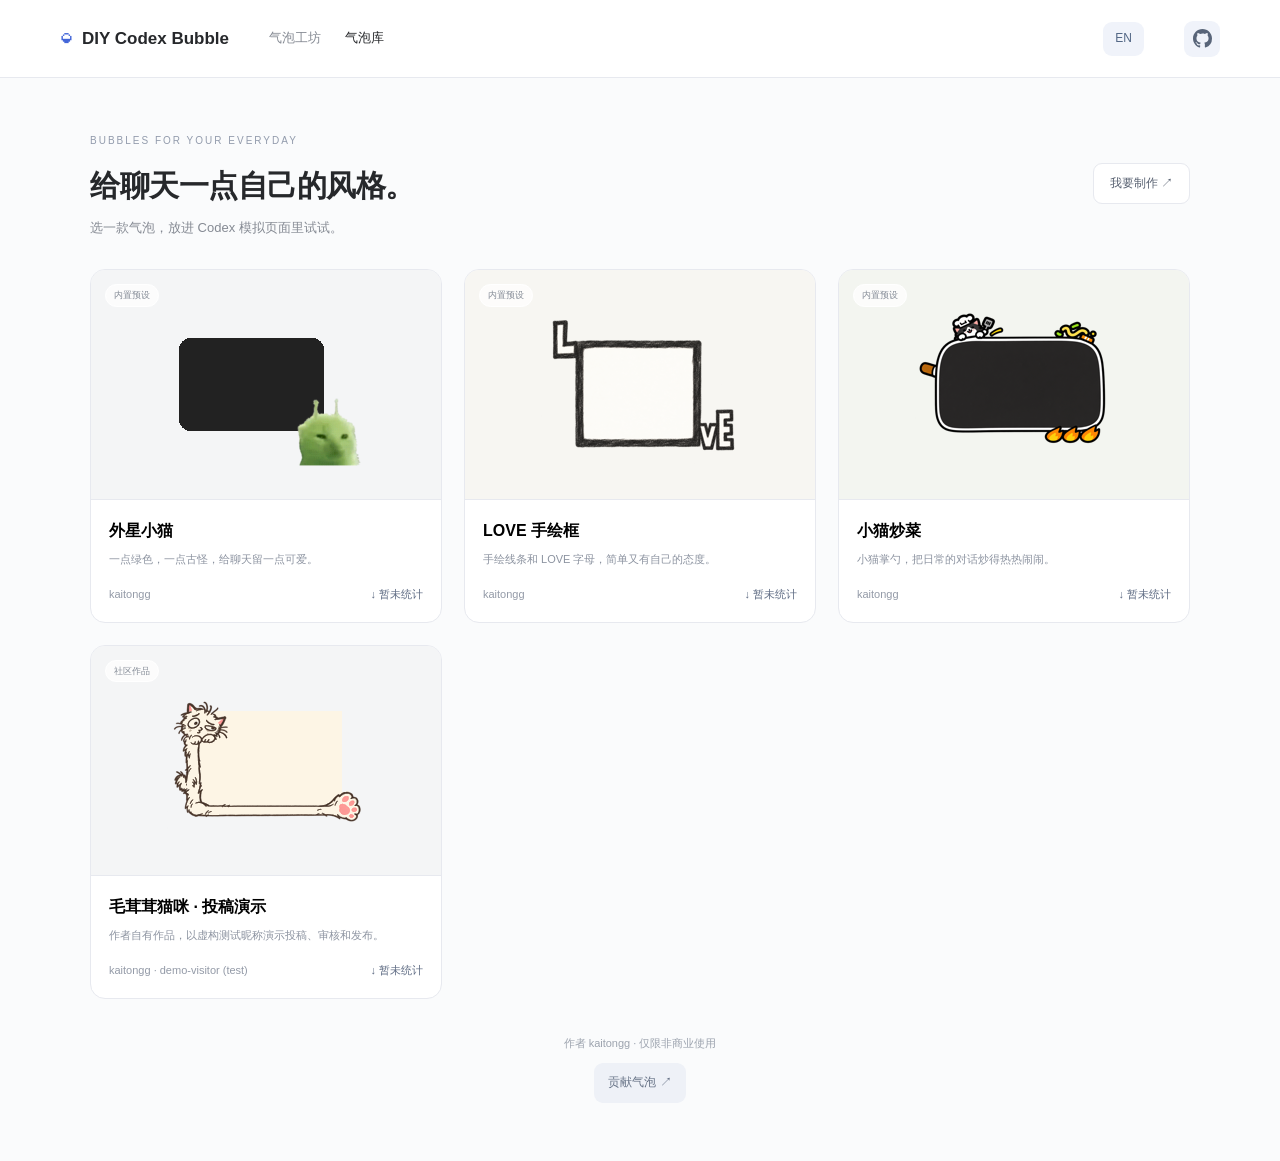
==== commit 7a4f503f: "Remove gallery prototype notice" ====
--- a/index.html
+++ b/index.html
@@ -1,5 +1,5 @@
-<!doctype html><html lang="zh-CN"><meta charset="utf-8"><meta name="viewport" content="width=device-width,initial-scale=1"><title>气泡库 · DIY Codex Bubble</title><link rel="stylesheet" href="./gallery.css?v=11724c0742a7"><link rel="stylesheet" href="./codex-preview.css?v=f2cdcd2da22e"><body data-mode="static">
-<header class="gallery-header"><a class="gallery-brand" href="workshop.html">◒ <strong>DIY Codex Bubble</strong></a><nav><a href="workshop.html">气泡工坊</a><span>气泡库</span></nav><button id="language" class="language-button">EN</button></header>
-<main class="gallery-main"><section class="gallery-intro"><div><small>BUBBLES FOR YOUR EVERYDAY</small><h1>给聊天一点自己的风格。</h1><p>选一款气泡，放进 Codex 模拟页面里试试。</p></div><button id="upload" class="upload-button">我要制作 ↗</button></section><div class="gallery-notice"><span>本机社区原型</span><p>当前展示内置作品与本机下载次数；公开作品库另由作者手动审核发布。</p></div><div id="cards" class="preset-grid"></div><p class="gallery-license">作者 kaitongg · 仅限非商业使用</p><p class="gallery-submission"><a href="https://github.com/kaitongg-bit/DIYcodex-bubble/blob/main/COMMUNITY.md#手动投稿" target="_blank" rel="noopener">投稿说明 · 作者手动审核收录 ↗</a></p></main>
+<!doctype html><html lang="zh-CN"><meta charset="utf-8"><meta name="viewport" content="width=device-width,initial-scale=1"><title>气泡库 · DIY Codex Bubble</title><link rel="stylesheet" href="./gallery.css?v=85e27046400c"><link rel="stylesheet" href="./codex-preview.css?v=f2cdcd2da22e"><body data-mode="static">
+<header class="gallery-header"><a class="gallery-brand" href="workshop.html?v=97a690010c3b">◒ <strong>DIY Codex Bubble</strong></a><nav><a href="workshop.html?v=97a690010c3b">气泡工坊</a><span>气泡库</span></nav><button id="language" class="language-button">EN</button><a class="github-link" href="https://github.com/kaitongg-bit/DIYcodex-bubble" target="_blank" rel="noopener noreferrer" aria-label="GitHub repository / 项目仓库" title="GitHub repository / 项目仓库"><svg viewBox="0 0 16 16" aria-hidden="true"><path fill="currentColor" d="M8 0C3.58 0 0 3.58 0 8c0 3.54 2.29 6.53 5.47 7.59.4.07.55-.17.55-.38 0-.19-.01-.82-.01-1.49-2.01.37-2.53-.49-2.69-.94-.09-.23-.48-.94-.82-1.13-.28-.15-.68-.52-.01-.53.63-.01 1.08.58 1.23.82.72 1.21 1.87.87 2.33.66.07-.52.28-.87.51-1.07-1.78-.2-3.64-.89-3.64-3.95 0-.87.31-1.59.82-2.15-.08-.2-.36-1.02.08-2.12 0 0 .67-.21 2.2.82a7.65 7.65 0 0 1 2-.27c.68 0 1.36.09 2 .27 1.53-1.04 2.2-.82 2.2-.82.44 1.1.16 1.92.08 2.12.51.56.82 1.27.82 2.15 0 3.07-1.87 3.75-3.65 3.95.29.25.54.73.54 1.48 0 1.07-.01 1.93-.01 2.2 0 .21.15.46.55.38A8.013 8.013 0 0 0 16 8c0-4.42-3.58-8-8-8z"/></svg></a></header>
+<main class="gallery-main"><section class="gallery-intro"><div><small>BUBBLES FOR YOUR EVERYDAY</small><h1>给聊天一点自己的风格。</h1><p>选一款气泡，放进 Codex 模拟页面里试试。</p></div><button id="upload" class="upload-button">我要制作 ↗</button></section><div id="cards" class="preset-grid"></div><p class="gallery-license">作者 kaitongg · 仅限非商业使用</p><p class="gallery-submission"><a href="https://github.com/kaitongg-bit/DIYcodex-bubble/blob/main/COMMUNITY.md#手动投稿" target="_blank" rel="noopener">投稿说明 · 作者手动审核收录 ↗</a></p></main>
 <dialog id="detail" class="detail-dialog"><div class="detail-top"><div><span id="detailKind" class="detail-kind"></span><h2 id="detailName"></h2><p id="detailMeta"></p></div><button id="closeDetail" class="close-detail" aria-label="关闭预览">×</button></div><div id="desktopPreview"></div><div class="detail-bottom"><p id="detailDescription"></p><div><span id="detailDownloads" class="download-count"></span><button id="workshop" class="secondary-button" hidden>在工坊调整</button><button id="downloadConfig" class="secondary-button">下载设置</button><button id="download" class="download-button">下载 PNG + 设置 ↓</button></div></div><small id="downloadHint" class="detail-hint">下载会包含 PNG 和 .bubble.json 设置文件。</small></dialog>
-<input id="pngInput" type="file" accept="image/png" hidden><div id="galleryToast" class="gallery-toast" role="status" hidden></div><script type="module" src="./gallery.js"></script></body></html>
+<input id="pngInput" type="file" accept="image/png" hidden><div id="galleryToast" class="gallery-toast" role="status" hidden></div><script type="module" src="./gallery.js?v=34df09ed3004"></script></body></html>
--- a/gallery.css
+++ b/gallery.css
@@ -3,3 +3,4 @@
 
 [hidden]{display:none!important}
 .submission-dialog{width:min(540px,92vw);padding:28px;border:1px solid #eee;border-radius:24px;color:#292929}.submission-dialog::backdrop{background:#0005}.submission-dialog form{display:grid;gap:18px}.submission-dialog p{line-height:1.6;color:#777;margin:0}.submission-dialog label{display:grid;gap:8px;font-size:14px}.submission-dialog input:not([type=checkbox]){padding:12px;border:1px solid #ddd;border-radius:10px;width:100%;box-sizing:border-box}.submission-dialog .submission-consent{display:flex;align-items:flex-start;line-height:1.6}.submission-dialog img{max-width:100%;max-height:180px;object-fit:contain}.submission-dialog .honeypot{display:none}.submission-dialog button:disabled{opacity:.5}.submission-dialog #closeSubmission{background:none;border:0;font-size:26px;cursor:pointer}
+.gallery-header .github-link{display:inline-flex;align-items:center;justify-content:center;flex:none;width:36px;height:36px;border-radius:9px;color:#596579;background:#f0f3fa}.gallery-header .github-link svg{width:19px;height:19px}.gallery-header .github-link:hover{color:#263348;background:#e7ecf6}.gallery-header .github-link:focus-visible{outline:2px solid #4266db;outline-offset:2px}@media(max-width:550px){.gallery-header{padding:0 14px;gap:10px}.gallery-brand strong{font-size:13px}}
